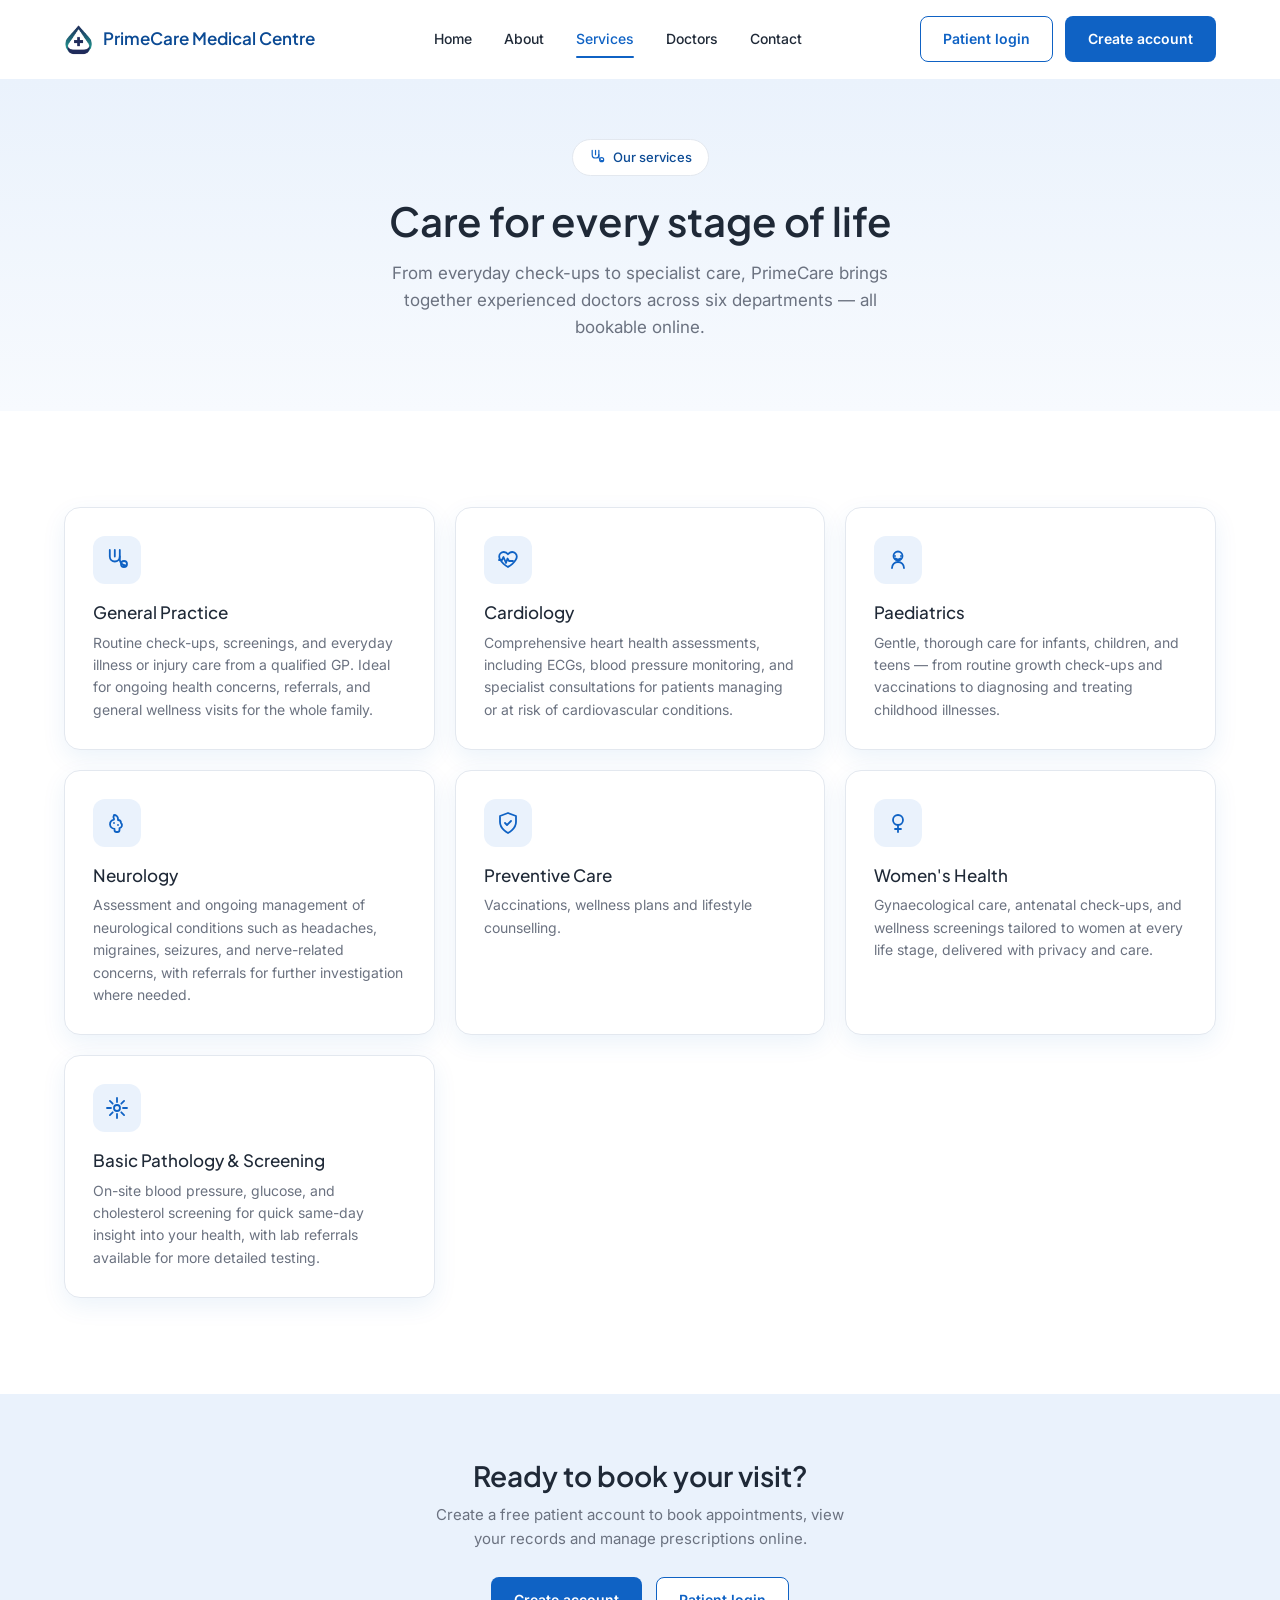
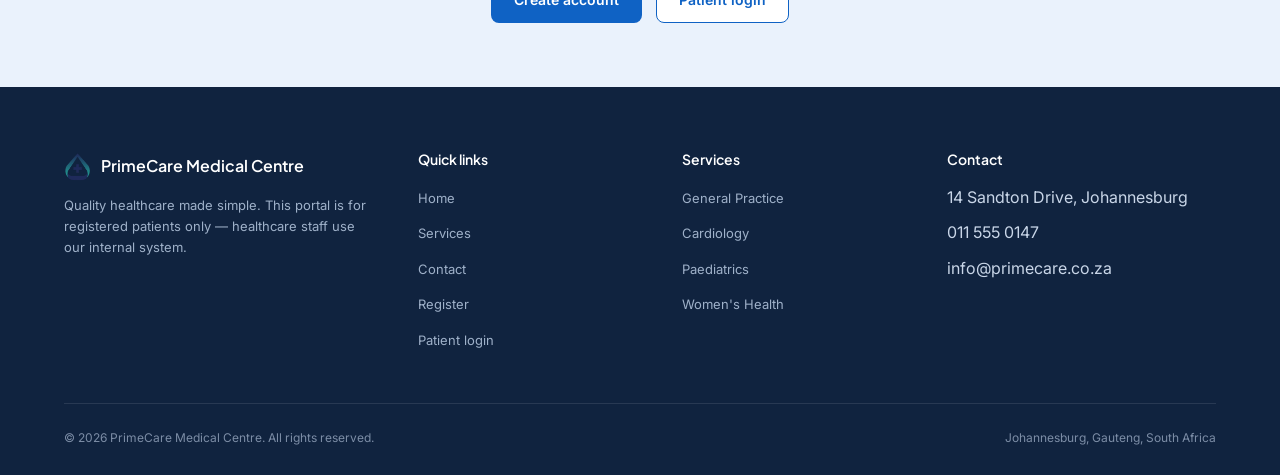
==== services.html @ 2b39d5c5 "Initial commit" ====
<!DOCTYPE html>
<html lang="en">
<head>
<meta charset="UTF-8">
<meta name="viewport" content="width=device-width, initial-scale=1.0">
<title>Our Services | PrimeCare Medical Centre</title>
<meta name="description" content="Explore PrimeCare's medical services — General Practice, Cardiology, Paediatrics, Neurology, Preventive Care, Women's Health and more.">
<link rel="icon" type="image/png" href="assets/images/favicon.png">
<link rel="stylesheet" href="assets/css/style.css">
</head>
<body>

<!-- ============ HEADER ============ -->
<header class="site-header" id="siteHeader">
    <div class="header-inner">
        <a href="index.html" class="logo">
            <img src="assets/images/logo-icon.png" alt="PrimeCare Medical Centre" class="logo-icon-img">
            PrimeCare Medical Centre
        </a>
        <nav class="main-nav" id="mainNav">
            <a href="index.html">Home</a>
            <a href="index.html#about">About</a>
            <a href="services.html" class="active">Services</a>
            <a href="index.html#doctors">Doctors</a>
            <a href="index.html#contact">Contact</a>
        </nav>
        <div class="nav-actions">
            <a href="login.html" class="btn btn-secondary">Patient login</a>
            <a href="register.html" class="btn btn-primary">Create account</a>
            <button class="nav-toggle" id="navToggle" aria-label="Toggle menu" aria-expanded="false">
                <svg class="icon" viewBox="0 0 24 24"><path d="M3 6h18M3 12h18M3 18h18"/></svg>
            </button>
        </div>
    </div>
</header>

<!-- ============ HERO ============ -->
<section class="hero" style="padding-top:60px; padding-bottom:70px;">
    <div class="container" style="text-align:center;">
        <div class="hero-badge" style="margin-left:auto;margin-right:auto;">
            <svg class="icon" viewBox="0 0 24 24"><path d="M4.8 2v6.5a5 5 0 0 0 10 0V2M9.8 2v6.5M14.8 2v6.5"/><circle cx="19" cy="16" r="3"/><path d="M14.8 8.5v3a6 6 0 0 0 6 6"/></svg>
            Our services
        </div>
        <h1 style="max-width:640px;margin:0 auto 14px;">Care for every stage of life</h1>
        <p class="hero-lead" style="max-width:520px;margin:0 auto;">From everyday check-ups to specialist care, PrimeCare brings together experienced doctors across six departments — all bookable online.</p>
    </div>
</section>

<!-- ============ SERVICES GRID ============ -->
<section>
    <div class="container">
        <div class="services-grid">

            <div class="card service-card reveal">
                <div class="icon-box">
                    <svg class="icon" viewBox="0 0 24 24"><path d="M4.8 2v6.5a5 5 0 0 0 10 0V2M9.8 2v6.5M14.8 2v6.5"/><circle cx="19" cy="16" r="3"/><path d="M14.8 8.5v3a6 6 0 0 0 6 6"/></svg>
                </div>
                <h3>General Practice</h3>
                <p>Routine check-ups, screenings, and everyday illness or injury care from a qualified GP. Ideal for ongoing health concerns, referrals, and general wellness visits for the whole family.</p>
            </div>

            <div class="card service-card reveal">
                <div class="icon-box">
                    <svg class="icon" viewBox="0 0 24 24"><path d="M20.8 8.6c0-2.6-2.1-4.6-4.6-4.6-1.7 0-3.2.9-4.2 2.3-1-1.4-2.5-2.3-4.2-2.3-2.6 0-4.6 2.1-4.6 4.6 0 5.4 8.8 10.4 8.8 10.4s8.8-5 8.8-10.4z"/><path d="M3 12h3l1.5-3L10 15l1.5-4.5L13 13h4"/></svg>
                </div>
                <h3>Cardiology</h3>
                <p>Comprehensive heart health assessments, including ECGs, blood pressure monitoring, and specialist consultations for patients managing or at risk of cardiovascular conditions.</p> 
            </div>

            <div class="card service-card reveal">
                <div class="icon-box">
                    <svg class="icon" viewBox="0 0 24 24"><circle cx="12" cy="8" r="4.5"/><path d="M9 8h.01M15 8h.01M9.5 10.5c.6.6 1.4.9 2.5.9s1.9-.3 2.5-.9"/><path d="M6 20c0-3.5 2.7-6 6-6s6 2.5 6 6"/></svg>
                </div>
                <h3>Paediatrics</h3>
                <p>Gentle, thorough care for infants, children, and teens — from routine growth check-ups and vaccinations to diagnosing and treating childhood illnesses.</p>
            </div>

            <div class="card service-card reveal">
                <div class="icon-box">
                    <svg class="icon" viewBox="0 0 24 24"><path d="M9 4a4 4 0 0 1 4 4v1a3 3 0 0 1 3 3 3 3 0 0 1-1.5 5.2V19a2 2 0 0 1-2 2h-1a2 2 0 0 1-2-2v-1.2A5 5 0 0 1 5 13.5 5 5 0 0 1 9 8.6V8a4 4 0 0 1 0-4z"/><path d="M9 12h.01M13 14h.01"/></svg>
                </div>
                <h3>Neurology</h3>
                <p>Assessment and ongoing management of neurological conditions such as headaches, migraines, seizures, and nerve-related concerns, with referrals for further investigation where needed.</p>
            </div>

            <div class="card service-card reveal">
                <div class="icon-box">
                    <svg class="icon" viewBox="0 0 24 24"><path d="M12 22s8-4 8-11V5l-8-3-8 3v6c0 7 8 11 8 11z"/><path d="M9 12l2 2 4-4"/></svg>
                </div>
                <h3>Preventive Care</h3>
                <p>Vaccinations, wellness plans and lifestyle counselling.</p>
            </div>

            <div class="card service-card reveal">
                <div class="icon-box">
                    <svg class="icon" viewBox="0 0 24 24"><circle cx="12" cy="9" r="5"/><path d="M12 14v7M9 18h6"/></svg>
                </div>
                <h3>Women's Health</h3>
                <p>Gynaecological care, antenatal check-ups, and wellness screenings tailored to women at every life stage, delivered with privacy and care.</p>
            </div>

            <div class="card service-card reveal">
                <div class="icon-box">
                    <svg class="icon" viewBox="0 0 24 24"><path d="M12 2v4M12 18v4M4.9 4.9l2.8 2.8M16.3 16.3l2.8 2.8M2 12h4M18 12h4M4.9 19.1l2.8-2.8M16.3 7.7l2.8-2.8"/><circle cx="12" cy="12" r="3"/></svg>
                </div>
                <h3>Basic Pathology &amp; Screening</h3>
                <p>On-site blood pressure, glucose, and cholesterol screening for quick same-day insight into your health, with lab referrals available for more detailed testing.</p>

        </div>
    </div>
</section>

<!-- ============ CTA BANNER ============ -->
<section style="background:var(--blue-tint); padding:64px 0;">
    <div class="container" style="text-align:center;">
        <h2 style="margin-bottom:10px;">Ready to book your visit?</h2>
        <p style="max-width:440px;margin:0 auto 26px;">Create a free patient account to book appointments, view your records and manage prescriptions online.</p>
        <div style="display:flex;gap:14px;justify-content:center;flex-wrap:wrap;">
            <a href="register.html" class="btn btn-primary">Create account</a>
            <a href="login.html" class="btn btn-secondary">Patient login</a>
        </div>
    </div>
</section>

<!-- ============ FOOTER ============ -->
<footer class="site-footer">
    <div class="container">
        <div class="footer-grid">
            <div>
                <div class="footer-brand">
                    <img src="assets/images/logo-icon.png" alt="PrimeCare Medical Centre" class="footer-logo-img">
                    PrimeCare Medical Centre
                </div>
                <p>Quality healthcare made simple. This portal is for registered patients only — healthcare staff use our internal system.</p>
            </div>

            <div>
                <h4>Quick links</h4>
                <ul>
                    <li><a href="index.html">Home</a></li>
                    <li><a href="services.html">Services</a></li>
                    <li><a href="index.html#contact">Contact</a></li>
                    <li><a href="register.html">Register</a></li>
                    <li><a href="login.html">Patient login</a></li>
                </ul>
            </div>

            <div>
                <h4>Services</h4>
                <ul>
                    <li><a href="services.html">General Practice</a></li>
                    <li><a href="services.html">Cardiology</a></li>
                    <li><a href="services.html">Paediatrics</a></li>
                    <li><a href="services.html">Women's Health</a></li>
                </ul>
            </div>

            <div>
                <h4>Contact</h4>
                <ul>
                    <li>14 Sandton Drive, Johannesburg</li>
                    <li>011 555 0147</li>
                    <li>info@primecare.co.za</li>
                </ul>
            </div>
        </div>

        <div class="footer-bottom">
            <span>&copy; 2026 PrimeCare Medical Centre. All rights reserved.</span>
            <span>Johannesburg, Gauteng, South Africa</span>
        </div>
    </div>
</footer>

<script src="assets/js/app.js"></script>
</body>
</html>
---- assets/css/style.css ----
/* ============================================================
   PrimeCare Medical Centre — Shared Design System
   This file is the single source of truth for colors, type,
   spacing, and components. Every page on the site loads this.
   ============================================================ */

@import url('https://fonts.googleapis.com/css2?family=Plus+Jakarta+Sans:wght@500;600&family=Inter:wght@400;500;600&display=swap');

/* ---------- Design Tokens ---------- */
:root {
    /* Color */
    --blue: #0F62C4;
    --blue-dark: #0B4A94;
    --blue-tint: #EAF2FC;
    --white: #FFFFFF;
    --grey-bg: #F5F7FA;
    --border: #E3E8EF;
    --text-dark: #1F2937;
    --text-grey: #6B7280;

    --green: #16A34A;
    --green-bg: #ECFDF3;
    --green-text: #166534;

    --amber: #D97706;
    --amber-bg: #FFFBEB;
    --amber-text: #8A5A0B;

    --red: #DC2626;
    --red-bg: #FEF2F2;
    --red-text: #991B1B;

    /* Typography */
    --font-heading: 'Plus Jakarta Sans', sans-serif;
    --font-body: 'Inter', sans-serif;

    /* Layout */
    --radius-card: 16px;
    --radius-control: 8px;
    --shadow-card: 0 8px 24px rgba(15, 98, 196, 0.08);
    --shadow-card-hover: 0 12px 32px rgba(15, 98, 196, 0.14);
    --max-width: 1200px;
}

/* ---------- Reset ---------- */
* { margin: 0; padding: 0; box-sizing: border-box; }

html { scroll-behavior: smooth; }

body {
    font-family: var(--font-body);
    color: var(--text-dark);
    background: var(--white);
    line-height: 1.6;
    -webkit-font-smoothing: antialiased;
}

h1, h2, h3, h4 {
    font-family: var(--font-heading);
    font-weight: 600;
    color: var(--text-dark);
    line-height: 1.25;
}

h1 { font-size: 40px; }
h2 { font-size: 28px; }
h3 { font-size: 18px; font-weight: 500; }

p { color: var(--text-grey); font-size: 15px; }

a { color: inherit; text-decoration: none; }

img { max-width: 100%; display: block; }

button, input, textarea, select { font-family: var(--font-body); font-size: 15px; }

ul { list-style: none; }

.container {
    max-width: var(--max-width);
    margin: 0 auto;
    padding: 0 24px;
}

section { padding: 96px 0; }

.section-tag {
    display: inline-block;
    background: var(--blue-tint);
    color: var(--blue-dark);
    font-size: 13px;
    font-weight: 600;
    padding: 6px 14px;
    border-radius: 20px;
    margin-bottom: 14px;
}

.section-head {
    max-width: 620px;
    margin-bottom: 48px;
}

.section-head.center { margin-left: auto; margin-right: auto; text-align: center; }

.section-head p { margin-top: 12px; font-size: 16px; }

/* ---------- Icons ---------- */
.icon {
    width: 24px;
    height: 24px;
    stroke: currentColor;
    stroke-width: 1.8;
    fill: none;
    stroke-linecap: round;
    stroke-linejoin: round;
}

/* ---------- Buttons ---------- */
.btn {
    display: inline-flex;
    align-items: center;
    justify-content: center;
    gap: 8px;
    height: 46px;
    padding: 0 22px;
    border-radius: var(--radius-control);
    font-size: 14px;
    font-weight: 600;
    font-family: var(--font-body);
    cursor: pointer;
    border: 1px solid transparent;
    transition: all 0.2s ease;
    white-space: nowrap;
}

.btn-primary { background: var(--blue); color: var(--white); }
.btn-primary:hover { background: var(--blue-dark); transform: translateY(-1px); box-shadow: 0 6px 16px rgba(15,98,196,0.25); }

.btn-secondary { background: var(--white); color: var(--blue); border-color: var(--blue); }
.btn-secondary:hover { background: var(--blue-tint); }

.btn-block { width: 100%; }

/* ---------- Status Pills ---------- */
.pill {
    display: inline-flex;
    align-items: center;
    font-size: 11px;
    font-weight: 600;
    padding: 4px 12px;
    border-radius: 20px;
}

.pill-booked    { background: var(--blue-tint); color: var(--blue-dark); }
.pill-checkedin { background: var(--amber-bg);  color: var(--amber-text); }
.pill-completed { background: var(--green-bg);  color: var(--green-text); }
.pill-cancelled { background: var(--red-bg);    color: var(--red-text); }

/* ---------- Cards ---------- */
.card {
    background: var(--white);
    border: 1px solid var(--border);
    border-radius: var(--radius-card);
    box-shadow: var(--shadow-card);
    padding: 28px;
    transition: box-shadow 0.25s ease, transform 0.25s ease;
}

.card:hover { box-shadow: var(--shadow-card-hover); transform: translateY(-3px); }

/* ---------- Header / Navigation ---------- */
.site-header {
    position: sticky;
    top: 0;
    z-index: 100;
    background: rgba(255,255,255,0.92);
    backdrop-filter: blur(8px);
    border-bottom: 1px solid transparent;
    transition: border-color 0.2s ease, box-shadow 0.2s ease;
}

.site-header.scrolled {
    border-bottom-color: var(--border);
    box-shadow: 0 2px 12px rgba(15,98,196,0.06);
}

.header-inner {
    max-width: var(--max-width);
    margin: 0 auto;
    padding: 16px 24px;
    display: flex;
    align-items: center;
    justify-content: space-between;
}

.logo {
    display: flex;
    align-items: center;
    gap: 10px;
    font-family: var(--font-heading);
    font-weight: 600;
    font-size: 17px;
    color: var(--blue-dark);
}

.logo .icon { color: var(--blue); width: 26px; height: 26px; }
.logo-icon-img { height: 32px; width: auto; display: block; }
.footer-logo-img { height: 30px; width: auto; display: block; }

.main-nav {
    display: flex;
    align-items: center;
    gap: 32px;
}

.main-nav a {
    font-size: 14px;
    font-weight: 500;
    color: var(--text-dark);
    position: relative;
    padding: 6px 0;
}

.main-nav a:hover { color: var(--blue); }

.main-nav a.active { color: var(--blue); }
.main-nav a.active::after {
    content: '';
    position: absolute;
    left: 0; right: 0; bottom: -2px;
    height: 2px;
    background: var(--blue);
    border-radius: 2px;
}

.nav-actions { display: flex; align-items: center; gap: 12px; }

.nav-toggle {
    display: none;
    background: none;
    border: none;
    cursor: pointer;
    color: var(--text-dark);
}

@media (max-width: 900px) {
    .main-nav { display: none; }
    .nav-toggle { display: block; }

    .main-nav.open {
        display: flex;
        flex-direction: column;
        position: absolute;
        top: 100%;
        left: 0; right: 0;
        background: var(--white);
        border-bottom: 1px solid var(--border);
        padding: 20px 24px;
        gap: 18px;
        box-shadow: 0 12px 24px rgba(15,98,196,0.08);
    }
}

/* ---------- Hero ---------- */
.hero {
    background: linear-gradient(180deg, var(--blue-tint) 0%, #F7FAFE 100%);
    padding: 90px 0 100px;
    overflow: hidden;
}

.hero-inner {
    display: grid;
    grid-template-columns: 1.1fr 0.9fr;
    gap: 48px;
    align-items: center;
}

.hero-badge {
    display: inline-flex;
    align-items: center;
    gap: 8px;
    background: var(--white);
    border: 1px solid var(--border);
    padding: 7px 16px;
    border-radius: 24px;
    font-size: 13px;
    font-weight: 500;
    color: var(--blue-dark);
    margin-bottom: 20px;
}

.hero-badge .icon { width: 16px; height: 16px; color: var(--blue); }

.hero h1 { margin-bottom: 18px; }
.hero h1 span { color: var(--blue); }

.hero-lead {
    font-size: 17px;
    max-width: 460px;
    margin-bottom: 30px;
}

.hero-actions { display: flex; gap: 14px; flex-wrap: wrap; margin-bottom: 36px; }

.hero-stats {
    display: flex;
    gap: 32px;
    padding-top: 24px;
    border-top: 1px solid var(--border);
}

.hero-stats div strong {
    display: block;
    font-family: var(--font-heading);
    font-size: 22px;
    color: var(--text-dark);
}

.hero-stats div span { font-size: 13px; color: var(--text-grey); }

.hero-visual {
    background: var(--white);
    border-radius: var(--radius-card);
    box-shadow: var(--shadow-card-hover);
    padding: 24px;
    border: 1px solid var(--border);
}

.hero-visual .visual-row {
    display: flex;
    justify-content: space-between;
    align-items: center;
    padding: 12px 0;
    border-bottom: 1px solid var(--border);
}

.hero-visual .visual-row:last-child { border-bottom: none; }

.hero-visual .visual-title { font-size: 13px; font-weight: 600; color: var(--text-dark); }
.hero-visual .visual-sub { font-size: 12px; color: var(--text-grey); }

/* ---------- About ---------- */
.about-inner {
    display: grid;
    grid-template-columns: 0.9fr 1.1fr;
    gap: 56px;
    align-items: center;
}

.about-stats {
    display: grid;
    grid-template-columns: repeat(2, 1fr);
    gap: 16px;
    margin-top: 28px;
}

.about-stats .stat {
    background: var(--grey-bg);
    border-radius: var(--radius-card);
    padding: 20px;
}

.about-stats strong {
    display: block;
    font-family: var(--font-heading);
    font-size: 26px;
    color: var(--blue-dark);
}

.about-stats span { font-size: 13px; color: var(--text-grey); }

.about-visual {
    background: var(--blue-tint);
    border-radius: var(--radius-card);
    padding: 32px;
}

.about-visual .card { margin-bottom: 16px; }
.about-visual .card:last-child { margin-bottom: 0; }

.about-feature { display: flex; gap: 14px; align-items: flex-start; }
.about-feature .icon-box {
    flex-shrink: 0;
    width: 40px; height: 40px;
    background: var(--blue-tint);
    border-radius: 10px;
    display: flex; align-items: center; justify-content: center;
    color: var(--blue);
}
.about-feature h3 { margin-bottom: 4px; }
.about-feature p { font-size: 13px; }

/* ---------- Services ---------- */
.services-grid, .why-grid {
    display: grid;
    grid-template-columns: repeat(3, 1fr);
    gap: 20px;
}

.service-card .icon-box {
    width: 48px; height: 48px;
    background: var(--blue-tint);
    color: var(--blue);
    border-radius: 12px;
    display: flex; align-items: center; justify-content: center;
    margin-bottom: 18px;
}

.service-card h3 { margin-bottom: 8px; font-size: 17px; }
.service-card p { font-size: 14px; }

.service-meta {
    margin-top: 16px;
    padding-top: 16px;
    border-top: 1px solid var(--border);
    font-size: 12px;
    color: var(--blue-dark);
    font-weight: 600;
}

/* ---------- Why Choose Us ---------- */
.why-grid { grid-template-columns: repeat(4, 1fr); }

.why-card {
    text-align: left;
    background: var(--grey-bg);
    border: none;
    box-shadow: none;
}

.why-card:hover { box-shadow: none; transform: none; background: var(--blue-tint); }

.why-card .icon-box {
    width: 44px; height: 44px;
    background: var(--white);
    color: var(--blue);
    border-radius: 10px;
    display: flex; align-items: center; justify-content: center;
    margin-bottom: 16px;
}

.why-card h3 { font-size: 15px; margin-bottom: 6px; }
.why-card p { font-size: 13px; }

/* ---------- Doctors ---------- */
.doctors-grid {
    display: grid;
    grid-template-columns: repeat(4, 1fr);
    gap: 20px;
}

.doctor-card { text-align: center; }

.doctor-photo {
    width: 96px;
    height: 96px;
    border-radius: 50%;
    object-fit: cover;
    margin: 0 auto 16px;
    display: block;
    border: 3px solid var(--white);
    box-shadow: var(--shadow-card);
}

.doctor-card h3 { margin-bottom: 4px; }
.doctor-specialty { font-size: 13px; color: var(--blue); font-weight: 500; margin-bottom: 10px; }
.doctor-dept { font-size: 12px; color: var(--text-grey); }

/* ---------- Testimonials ---------- */
.testimonials-section { background: var(--grey-bg); }

.testimonial-track {
    position: relative;
    max-width: 720px;
    margin: 0 auto;
}

.testimonial-slide {
    display: none;
    text-align: center;
    padding: 8px;
}

.testimonial-slide.active { display: block; }

.testimonial-stars { color: var(--amber); margin-bottom: 20px; display: flex; justify-content: center; gap: 4px; }
.testimonial-stars .icon { width: 18px; height: 18px; fill: var(--amber); stroke: none; }

.testimonial-quote {
    font-family: var(--font-heading);
    font-size: 20px;
    font-weight: 500;
    color: var(--text-dark);
    line-height: 1.5;
    margin-bottom: 24px;
}

.testimonial-author { font-size: 14px; font-weight: 600; }
.testimonial-role { font-size: 13px; color: var(--text-grey); }

.testimonial-dots {
    display: flex;
    justify-content: center;
    gap: 8px;
    margin-top: 32px;
}

.testimonial-dots button {
    width: 8px; height: 8px;
    border-radius: 50%;
    border: none;
    background: var(--border);
    cursor: pointer;
    padding: 0;
    transition: background 0.2s ease, transform 0.2s ease;
}

.testimonial-dots button.active { background: var(--blue); transform: scale(1.3); }

/* ---------- Contact ---------- */
.contact-inner {
    display: grid;
    grid-template-columns: 0.9fr 1.1fr;
    gap: 32px;
}

.contact-info-card .contact-row {
    display: flex;
    gap: 14px;
    align-items: flex-start;
    padding: 16px 0;
    border-bottom: 1px solid var(--border);
}

.contact-info-card .contact-row:last-child { border-bottom: none; }

.contact-info-card .icon-box {
    width: 38px; height: 38px;
    background: var(--blue-tint);
    color: var(--blue);
    border-radius: 10px;
    display: flex; align-items: center; justify-content: center;
    flex-shrink: 0;
}

.contact-info-card h3 { font-size: 14px; margin-bottom: 2px; }
.contact-info-card p { font-size: 13px; margin: 0; }

.form-group { margin-bottom: 16px; }

.form-group label {
    display: block;
    font-size: 13px;
    font-weight: 600;
    margin-bottom: 6px;
    color: var(--text-dark);
}

.form-group input, .form-group textarea {
    width: 100%;
    height: 44px;
    padding: 0 14px;
    border-radius: var(--radius-control);
    border: 1px solid var(--border);
    background: var(--grey-bg);
    transition: border-color 0.2s ease, box-shadow 0.2s ease, background 0.2s ease;
}

.form-group textarea { height: 100px; padding: 12px 14px; resize: vertical; }

.form-group input:focus, .form-group textarea:focus {
    outline: none;
    border-color: var(--blue);
    background: var(--white);
    box-shadow: 0 0 0 3px rgba(15,98,196,0.12);
}

.form-msg {
    margin-top: 14px;
    padding: 12px 16px;
    border-radius: var(--radius-control);
    font-size: 13px;
    font-weight: 500;
    display: none;
}

.form-msg.success { display: block; background: var(--green-bg); color: var(--green-text); }
.form-msg.error   { display: block; background: var(--red-bg); color: var(--red-text); }

/* ---------- Footer ---------- */
.site-footer {
    background: #10233F;
    color: #C9D6E8;
    padding: 64px 0 28px;
}

.footer-grid {
    display: grid;
    grid-template-columns: 1.4fr 1fr 1fr 1.2fr;
    gap: 40px;
    padding-bottom: 40px;
    border-bottom: 1px solid rgba(255,255,255,0.1);
}

.footer-brand {
    display: flex;
    align-items: center;
    gap: 10px;
    font-family: var(--font-heading);
    font-weight: 600;
    font-size: 16px;
    color: var(--white);
    margin-bottom: 14px;
}

.footer-brand .icon { color: #85B7EB; }

.footer-grid p { color: #9FB1C9; font-size: 13px; }

.footer-grid h4 {
    font-family: var(--font-heading);
    font-size: 14px;
    color: var(--white);
    margin-bottom: 16px;
    font-weight: 600;
}

.footer-grid ul li { margin-bottom: 10px; }
.footer-grid ul li a { font-size: 13px; color: #9FB1C9; transition: color 0.2s ease; }
.footer-grid ul li a:hover { color: var(--white); }

.footer-bottom {
    display: flex;
    justify-content: space-between;
    align-items: center;
    padding-top: 24px;
    font-size: 12px;
    color: #7C8DA6;
    flex-wrap: wrap;
    gap: 10px;
}

/* ---------- Auth Pages (Register / Login) ---------- */
.auth-page {
    min-height: calc(100vh - 73px);
    display: flex;
    align-items: center;
    justify-content: center;
    background: linear-gradient(180deg, var(--blue-tint) 0%, var(--grey-bg) 100%);
    padding: 56px 24px;
}

.auth-card {
    width: 100%;
    max-width: 460px;
    background: var(--white);
}

.auth-head { text-align: center; margin-bottom: 28px; }

.auth-head .icon-box {
    width: 52px; height: 52px;
    background: var(--blue-tint);
    color: var(--blue);
    border-radius: 14px;
    display: flex; align-items: center; justify-content: center;
    margin: 0 auto 16px;
}

.auth-logo-img { height: 88px; width: auto; margin: 0 auto 18px; display: block; }
.auth-head h1 { font-size: 22px; margin-bottom: 6px; }
.auth-head p { font-size: 14px; }

.form-row-2 {
    display: grid;
    grid-template-columns: 1fr 1fr;
    gap: 14px;
}

@media (max-width: 480px) {
    .form-row-2 { grid-template-columns: 1fr; }
}

/* Field validation states */
.form-group input.invalid,
.form-group input.invalid:focus,
.form-group select.invalid,
.form-group select.invalid:focus,
.form-group textarea.invalid,
.form-group textarea.invalid:focus {
    border-color: var(--red);
    background: var(--red-bg);
    box-shadow: 0 0 0 3px rgba(220,38,38,0.10);
}

.form-group input.valid {
    border-color: var(--green);
}

.field-error {
    display: none;
    font-size: 12px;
    color: var(--red);
    margin-top: 6px;
}

.field-error.show { display: block; }

.field-hint {
    font-size: 12px;
    color: var(--text-grey);
    margin-top: 6px;
}

/* Password strength meter */
.pw-strength {
    display: flex;
    gap: 4px;
    margin-top: 8px;
}

.pw-strength .bar {
    height: 4px;
    flex: 1;
    background: var(--border);
    border-radius: 2px;
    transition: background 0.2s ease;
}

.pw-strength.weak .bar:nth-child(1) { background: var(--red); }
.pw-strength.medium .bar:nth-child(1),
.pw-strength.medium .bar:nth-child(2) { background: var(--amber); }
.pw-strength.strong .bar { background: var(--green); }

.pw-strength-label {
    font-size: 12px;
    margin-top: 6px;
    color: var(--text-grey);
}

.password-input-wrap { position: relative; }

.password-toggle {
    position: absolute;
    right: 14px;
    top: 50%;
    transform: translateY(-50%);
    background: none;
    border: none;
    cursor: pointer;
    color: var(--text-grey);
    padding: 4px;
}

.password-toggle:hover { color: var(--blue); }

.auth-switch {
    text-align: center;
    font-size: 14px;
    margin-top: 22px;
    color: var(--text-grey);
}

.auth-switch a { color: var(--blue); font-weight: 600; }

.form-row-between {
    display: flex;
    align-items: center;
    justify-content: space-between;
    margin-bottom: 20px;
}

.checkbox-label {
    display: flex;
    align-items: center;
    gap: 8px;
    font-size: 13px;
    color: var(--text-dark);
    cursor: pointer;
    user-select: none;
}

.checkbox-label input[type="checkbox"] {
    width: 16px;
    height: 16px;
    accent-color: var(--blue);
    cursor: pointer;
}

.form-row-between a {
    font-size: 13px;
    color: var(--blue);
    font-weight: 600;
}

.auth-note {
    display: flex;
    gap: 10px;
    background: var(--blue-tint);
    border-radius: var(--radius-control);
    padding: 12px 14px;
    font-size: 12px;
    color: var(--blue-dark);
    margin-top: 20px;
}

.auth-note .icon { width: 16px; height: 16px; flex-shrink: 0; margin-top: 1px; }

.form-banner {
    display: none;
    padding: 12px 16px;
    border-radius: var(--radius-control);
    font-size: 13px;
    font-weight: 500;
    margin-bottom: 20px;
}

.form-banner.show.error   { display: block; background: var(--red-bg); color: var(--red-text); }
.form-banner.show.success { display: block; background: var(--green-bg); color: var(--green-text); }

.btn.loading { opacity: 0.7; pointer-events: none; }

/* ---------- Dashboard Top Bar ---------- */
.dash-topbar {
    position: sticky;
    top: 0;
    z-index: 100;
    background: rgba(255,255,255,0.92);
    backdrop-filter: blur(8px);
    border-bottom: 1px solid var(--border);
}

.dash-topbar-inner {
    max-width: var(--max-width);
    margin: 0 auto;
    padding: 14px 24px;
    display: flex;
    align-items: center;
    justify-content: space-between;
}

.user-chip { display: flex; align-items: center; gap: 12px; }

.avatar-circle {
    width: 38px; height: 38px;
    border-radius: 50%;
    background: var(--blue-tint);
    color: var(--blue-dark);
    display: flex; align-items: center; justify-content: center;
    font-family: var(--font-heading);
    font-weight: 600;
    font-size: 14px;
    flex-shrink: 0;
}

.user-chip .user-name { font-size: 14px; font-weight: 600; color: var(--text-dark); }
.user-chip .user-email { font-size: 12px; color: var(--text-grey); }

.btn-ghost {
    background: none;
    border: 1px solid var(--border);
    color: var(--text-grey);
}

.btn-ghost:hover { background: var(--grey-bg); color: var(--text-dark); }

.dash-subnav { border-top: 1px solid var(--border); background: var(--white); }

.dash-subnav-inner {
    max-width: var(--max-width);
    margin: 0 auto;
    padding: 0 24px;
    display: flex;
    gap: 4px;
    overflow-x: auto;
}

.dash-subnav a {
    font-size: 13px;
    font-weight: 500;
    color: var(--text-grey);
    padding: 12px 14px;
    white-space: nowrap;
    border-bottom: 2px solid transparent;
}

.dash-subnav a:hover { color: var(--blue); }
.dash-subnav a.active { color: var(--blue); border-bottom-color: var(--blue); font-weight: 600; }

/* ---------- Select inputs ---------- */
.form-group select {
    width: 100%;
    height: 44px;
    padding: 0 14px;
    border-radius: var(--radius-control);
    border: 1px solid var(--border);
    background: var(--grey-bg);
    color: var(--text-dark);
    transition: border-color 0.2s ease, box-shadow 0.2s ease, background 0.2s ease;
}

.form-group select:focus {
    outline: none;
    border-color: var(--blue);
    background: var(--white);
    box-shadow: 0 0 0 3px rgba(15,98,196,0.12);
}

/* ---------- Tabs ---------- */
.tabs { display: flex; gap: 6px; margin-bottom: 20px; background: var(--grey-bg); padding: 4px; border-radius: 10px; width: fit-content; }

.tab-btn {
    border: none;
    background: none;
    padding: 8px 18px;
    border-radius: 8px;
    font-size: 13px;
    font-weight: 600;
    color: var(--text-grey);
    cursor: pointer;
}

.tab-btn.active { background: var(--white); color: var(--blue); box-shadow: 0 2px 6px rgba(15,98,196,0.1); }

/* ---------- Time slot grid ---------- */
.slot-grid {
    display: grid;
    grid-template-columns: repeat(4, 1fr);
    gap: 10px;
    margin-top: 8px;
}

.slot-btn {
    height: 42px;
    border-radius: var(--radius-control);
    border: 1px solid var(--border);
    background: var(--white);
    font-size: 13px;
    font-weight: 500;
    color: var(--text-dark);
    cursor: pointer;
    transition: all 0.15s ease;
}

.slot-btn:hover { border-color: var(--blue); color: var(--blue); }
.slot-btn.selected { background: var(--blue); border-color: var(--blue); color: #fff; }
.slot-btn:disabled { background: var(--grey-bg); color: var(--border); cursor: not-allowed; border-color: var(--border); }

/* ---------- List cards (appointments / records / prescriptions) ---------- */
.list-card {
    display: flex;
    align-items: flex-start;
    justify-content: space-between;
    gap: 16px;
    flex-wrap: wrap;
    margin-bottom: 14px;
    padding-bottom: 14px;
    border-bottom: 1px solid var(--border);
}

.list-card:last-child { margin-bottom: 0; padding-bottom: 0; border-bottom: none; }

.list-card-main { flex: 1; min-width: 220px; }
.list-card-main h3 { font-size: 15px; margin-bottom: 4px; }

.record-fields {
    display: grid;
    grid-template-columns: 130px 1fr;
    row-gap: 8px;
    column-gap: 14px;
    margin-top: 12px;
    font-size: 13px;
}

.record-fields dt { color: var(--text-grey); font-weight: 600; }
.record-fields dd { color: var(--text-dark); margin: 0; }

@media (max-width: 520px) {
    .record-fields { grid-template-columns: 1fr; row-gap: 2px; }
    .record-fields dt { margin-top: 8px; }
}
.list-card-main p { font-size: 13px; margin-bottom: 2px; }
.list-card-actions { display: flex; align-items: center; gap: 10px; flex-shrink: 0; }

.btn-sm { height: 36px; padding: 0 14px; font-size: 13px; }

.record-toggle {
    background: none;
    border: none;
    color: var(--blue);
    font-size: 12px;
    font-weight: 600;
    cursor: pointer;
    margin-top: 6px;
    padding: 0;
}

.record-detail {
    display: none;
    margin-top: 10px;
    padding-top: 10px;
    border-top: 1px solid var(--border);
    font-size: 13px;
    color: var(--text-grey);
    width: 100%;
}

.record-detail.open { display: block; }

.field-static {
    padding: 12px 14px;
    background: var(--grey-bg);
    border-radius: var(--radius-control);
    font-size: 14px;
    color: var(--text-grey);
}

/* ---------- Dashboard Layout ---------- */
.dash-main { background: var(--grey-bg); min-height: calc(100vh - 68px); padding: 40px 0 80px; }

.dash-section { margin-bottom: 28px; }

.dash-section-title {
    display: flex;
    align-items: center;
    justify-content: space-between;
    margin-bottom: 16px;
}

.dash-section-title h2 { font-size: 18px; }
.dash-section-title a { font-size: 13px; font-weight: 600; color: var(--blue); }

/* ---------- Welcome Card ---------- */
.welcome-card {
    background: linear-gradient(120deg, #0F62C4 0%, #0B4A94 100%);
    color: #fff;
    display: flex;
    align-items: center;
    justify-content: space-between;
    flex-wrap: wrap;
    gap: 20px;
    border: none;
    box-shadow: 0 12px 28px rgba(11,74,148,0.25);
}

.welcome-card h1 { color: #fff; font-size: 22px; margin-bottom: 6px; }
.welcome-card p { color: rgba(255,255,255,0.8); font-size: 14px; }

.stat-chips { display: flex; gap: 12px; flex-wrap: wrap; }

.stat-chip {
    background: rgba(255,255,255,0.14);
    border-radius: 12px;
    padding: 10px 18px;
    text-align: center;
    min-width: 92px;
}

.stat-chip strong { display: block; font-family: var(--font-heading); font-size: 20px; }
.stat-chip span { font-size: 11px; color: rgba(255,255,255,0.75); }

/* ---------- Upcoming Appointment Card ---------- */
.appt-card { display: flex; align-items: center; gap: 20px; flex-wrap: wrap; }

.appt-date-block {
    flex-shrink: 0;
    width: 64px; height: 64px;
    background: var(--blue-tint);
    border-radius: 14px;
    display: flex; flex-direction: column; align-items: center; justify-content: center;
    color: var(--blue-dark);
}

.appt-date-block .day { font-family: var(--font-heading); font-size: 20px; font-weight: 600; line-height: 1; }
.appt-date-block .month { font-size: 11px; text-transform: uppercase; letter-spacing: 0.03em; }

.appt-details { flex: 1; min-width: 200px; }
.appt-details h3 { font-size: 16px; margin-bottom: 4px; }
.appt-details p { font-size: 13px; margin-bottom: 2px; }

/* ---------- Quick Actions ---------- */
.quick-actions-grid {
    display: grid;
    grid-template-columns: repeat(5, 1fr);
    gap: 16px;
}

.quick-action-card {
    text-align: center;
    padding: 22px 16px;
}

.quick-action-card .icon-box {
    width: 46px; height: 46px;
    background: var(--blue-tint);
    color: var(--blue);
    border-radius: 12px;
    display: flex; align-items: center; justify-content: center;
    margin: 0 auto 12px;
    transition: background 0.2s ease, color 0.2s ease;
}

.quick-action-card:hover .icon-box { background: var(--blue); color: #fff; }
.quick-action-card span { font-size: 13px; font-weight: 600; color: var(--text-dark); }

/* ---------- Notifications ---------- */
.notification-item {
    display: flex;
    gap: 14px;
    align-items: flex-start;
    padding: 14px 0;
    border-bottom: 1px solid var(--border);
}

.notification-item:last-child { border-bottom: none; }

.notification-item .icon-box {
    width: 36px; height: 36px;
    background: var(--blue-tint);
    color: var(--blue);
    border-radius: 10px;
    display: flex; align-items: center; justify-content: center;
    flex-shrink: 0;
}

.notification-item.unread .icon-box { background: var(--blue); color: #fff; }

.notification-content { flex: 1; }
.notification-content .n-title { font-size: 13px; font-weight: 600; color: var(--text-dark); display: flex; align-items: center; gap: 6px; }
.notification-content .n-message { font-size: 13px; color: var(--text-grey); margin-top: 2px; }
.notification-content .n-time { font-size: 11px; color: var(--text-grey); margin-top: 4px; }

.unread-dot { width: 6px; height: 6px; border-radius: 50%; background: var(--blue); flex-shrink: 0; }

/* ---------- Modal ---------- */
.modal-overlay {
    display: none;
    position: fixed;
    inset: 0;
    background: rgba(15, 30, 55, 0.5);
    z-index: 200;
    align-items: center;
    justify-content: center;
    padding: 24px;
}

.modal-overlay.open { display: flex; }

.modal-panel {
    width: 100%;
    max-width: 440px;
    max-height: 90vh;
    overflow-y: auto;
}

.modal-header {
    display: flex;
    align-items: center;
    justify-content: space-between;
    margin-bottom: 18px;
}

.modal-header h3 { font-size: 17px; }

.modal-close {
    background: none;
    border: none;
    cursor: pointer;
    color: var(--text-grey);
    padding: 4px;
}

.modal-close:hover { color: var(--text-dark); }

.modal-actions {
    display: flex;
    gap: 10px;
    margin-top: 20px;
}

.modal-actions .btn { flex: 1; }

.appt-number {
    font-size: 12px;
    color: var(--text-grey);
    font-weight: 600;
    letter-spacing: 0.02em;
}

/* ---------- Toast Notifications ---------- */
.toast-container {
    position: fixed;
    top: 20px;
    right: 20px;
    z-index: 300;
    display: flex;
    flex-direction: column;
    gap: 10px;
    width: 100%;
    max-width: 360px;
    pointer-events: none;
}

.toast {
    display: flex;
    align-items: flex-start;
    gap: 12px;
    background: var(--white);
    border: 1px solid var(--border);
    border-left: 4px solid var(--blue);
    border-radius: var(--radius-control);
    box-shadow: var(--shadow-card-hover);
    padding: 14px 16px;
    opacity: 0;
    transform: translateX(24px);
    transition: opacity 0.25s ease, transform 0.25s ease;
    pointer-events: auto;
}

.toast.show { opacity: 1; transform: translateX(0); }

.toast-success { border-left-color: var(--green); }
.toast-error   { border-left-color: var(--red); }
.toast-warning { border-left-color: var(--amber); }

.toast-icon { flex-shrink: 0; width: 20px; height: 20px; margin-top: 1px; }
.toast-success .toast-icon { color: var(--green); }
.toast-error   .toast-icon { color: var(--red); }
.toast-warning .toast-icon { color: var(--amber); }

.toast-body { flex: 1; min-width: 0; }
.toast-title { font-size: 13px; font-weight: 600; color: var(--text-dark); }
.toast-message { font-size: 12px; color: var(--text-grey); margin-top: 3px; line-height: 1.4; }

.toast-close {
    background: none;
    border: none;
    cursor: pointer;
    color: var(--text-grey);
    flex-shrink: 0;
    padding: 2px;
}

.toast-close .icon { width: 16px; height: 16px; }
.toast-close:hover { color: var(--text-dark); }

@media (max-width: 480px) {
    .toast-container { left: 16px; right: 16px; top: 16px; max-width: none; }
}

/* ---------- Empty & Loading States ---------- */
.empty-state {
    text-align: center;
    padding: 32px 16px;
}

.empty-state .icon-box {
    width: 48px; height: 48px;
    background: var(--grey-bg);
    color: var(--text-grey);
    border-radius: 50%;
    display: flex; align-items: center; justify-content: center;
    margin: 0 auto 14px;
}

.empty-state p { font-size: 13px; margin-bottom: 16px; }

.skeleton {
    background: linear-gradient(90deg, var(--grey-bg) 25%, #ECEEF2 37%, var(--grey-bg) 63%);
    background-size: 400% 100%;
    animation: skeleton-pulse 1.4s ease infinite;
    border-radius: 8px;
}

@keyframes skeleton-pulse {
    0% { background-position: 100% 50%; }
    100% { background-position: 0 50%; }
}

/* ---------- Scroll Reveal ---------- */
.reveal { opacity: 0; transform: translateY(24px); transition: opacity 0.6s ease, transform 0.6s ease; }
.reveal.visible { opacity: 1; transform: translateY(0); }

/* ============================================================
   Responsive
   ============================================================ */
@media (max-width: 1024px) {
    .hero-inner, .about-inner, .contact-inner { grid-template-columns: 1fr; }
    .services-grid { grid-template-columns: repeat(2, 1fr); }
    .why-grid { grid-template-columns: repeat(2, 1fr); }
    .doctors-grid { grid-template-columns: repeat(2, 1fr); }
    .footer-grid { grid-template-columns: repeat(2, 1fr); }
    h1 { font-size: 32px; }
}

@media (max-width: 640px) {
    section { padding: 64px 0; }
    .services-grid, .why-grid, .doctors-grid { grid-template-columns: 1fr; }
    .footer-grid { grid-template-columns: 1fr; gap: 28px; }
    .hero-stats { flex-wrap: wrap; gap: 20px; }
    .hero-actions .btn { width: 100%; }
    h1 { font-size: 28px; }
    .about-stats { grid-template-columns: 1fr; }
}
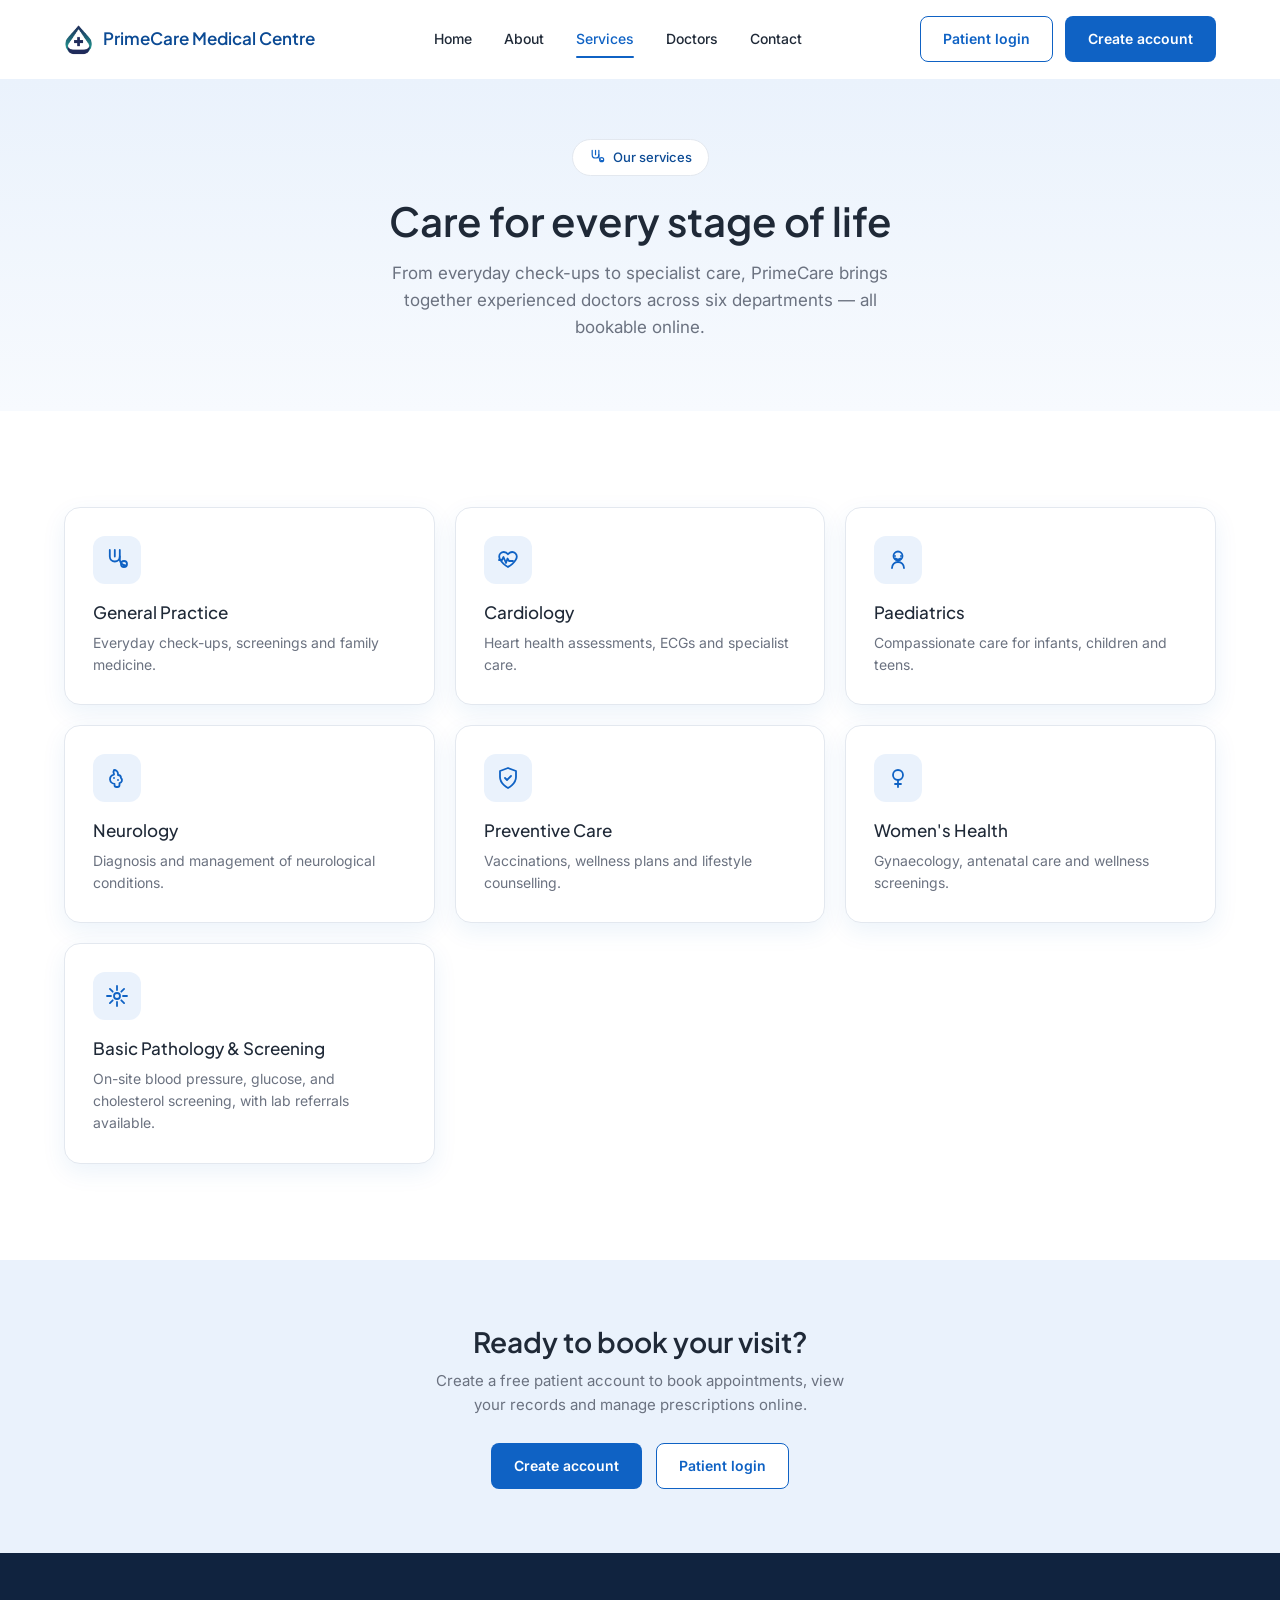
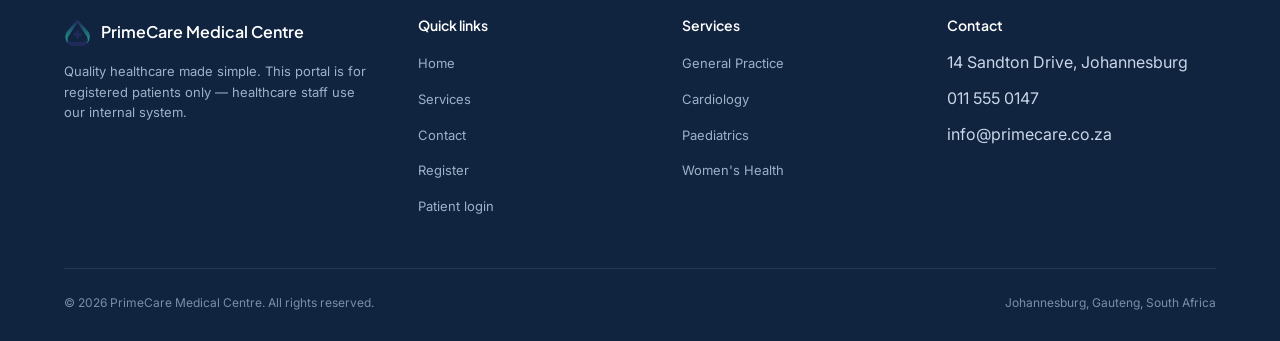
==== commit 8ae81882: "Updated PrimeCare Website" ====
--- a/services.html
+++ b/services.html
@@ -56,7 +56,7 @@
                     <svg class="icon" viewBox="0 0 24 24"><path d="M4.8 2v6.5a5 5 0 0 0 10 0V2M9.8 2v6.5M14.8 2v6.5"/><circle cx="19" cy="16" r="3"/><path d="M14.8 8.5v3a6 6 0 0 0 6 6"/></svg>
                 </div>
                 <h3>General Practice</h3>
-                <p>Routine check-ups, screenings, and everyday illness or injury care from a qualified GP. Ideal for ongoing health concerns, referrals, and general wellness visits for the whole family.</p>
+                <p>Everyday check-ups, screenings and family medicine.</p>
             </div>
 
             <div class="card service-card reveal">
@@ -64,7 +64,7 @@
                     <svg class="icon" viewBox="0 0 24 24"><path d="M20.8 8.6c0-2.6-2.1-4.6-4.6-4.6-1.7 0-3.2.9-4.2 2.3-1-1.4-2.5-2.3-4.2-2.3-2.6 0-4.6 2.1-4.6 4.6 0 5.4 8.8 10.4 8.8 10.4s8.8-5 8.8-10.4z"/><path d="M3 12h3l1.5-3L10 15l1.5-4.5L13 13h4"/></svg>
                 </div>
                 <h3>Cardiology</h3>
-                <p>Comprehensive heart health assessments, including ECGs, blood pressure monitoring, and specialist consultations for patients managing or at risk of cardiovascular conditions.</p> 
+                <p>Heart health assessments, ECGs and specialist care.</p>
             </div>
 
             <div class="card service-card reveal">
@@ -72,7 +72,7 @@
                     <svg class="icon" viewBox="0 0 24 24"><circle cx="12" cy="8" r="4.5"/><path d="M9 8h.01M15 8h.01M9.5 10.5c.6.6 1.4.9 2.5.9s1.9-.3 2.5-.9"/><path d="M6 20c0-3.5 2.7-6 6-6s6 2.5 6 6"/></svg>
                 </div>
                 <h3>Paediatrics</h3>
-                <p>Gentle, thorough care for infants, children, and teens — from routine growth check-ups and vaccinations to diagnosing and treating childhood illnesses.</p>
+                <p>Compassionate care for infants, children and teens.</p>
             </div>
 
             <div class="card service-card reveal">
@@ -80,7 +80,7 @@
                     <svg class="icon" viewBox="0 0 24 24"><path d="M9 4a4 4 0 0 1 4 4v1a3 3 0 0 1 3 3 3 3 0 0 1-1.5 5.2V19a2 2 0 0 1-2 2h-1a2 2 0 0 1-2-2v-1.2A5 5 0 0 1 5 13.5 5 5 0 0 1 9 8.6V8a4 4 0 0 1 0-4z"/><path d="M9 12h.01M13 14h.01"/></svg>
                 </div>
                 <h3>Neurology</h3>
-                <p>Assessment and ongoing management of neurological conditions such as headaches, migraines, seizures, and nerve-related concerns, with referrals for further investigation where needed.</p>
+                <p>Diagnosis and management of neurological conditions.</p>
             </div>
 
             <div class="card service-card reveal">
@@ -96,7 +96,7 @@
                     <svg class="icon" viewBox="0 0 24 24"><circle cx="12" cy="9" r="5"/><path d="M12 14v7M9 18h6"/></svg>
                 </div>
                 <h3>Women's Health</h3>
-                <p>Gynaecological care, antenatal check-ups, and wellness screenings tailored to women at every life stage, delivered with privacy and care.</p>
+                <p>Gynaecology, antenatal care and wellness screenings.</p>
             </div>
 
             <div class="card service-card reveal">
@@ -104,7 +104,8 @@
                     <svg class="icon" viewBox="0 0 24 24"><path d="M12 2v4M12 18v4M4.9 4.9l2.8 2.8M16.3 16.3l2.8 2.8M2 12h4M18 12h4M4.9 19.1l2.8-2.8M16.3 7.7l2.8-2.8"/><circle cx="12" cy="12" r="3"/></svg>
                 </div>
                 <h3>Basic Pathology &amp; Screening</h3>
-                <p>On-site blood pressure, glucose, and cholesterol screening for quick same-day insight into your health, with lab referrals available for more detailed testing.</p>
+                <p>On-site blood pressure, glucose, and cholesterol screening, with lab referrals available.</p>
+            </div>
 
         </div>
     </div>
--- a/assets/css/style.css
+++ b/assets/css/style.css
@@ -29,6 +29,8 @@
     --red: #DC2626;
     --red-bg: #FEF2F2;
     --red-text: #991B1B;
+
+    
 
     /* Typography */
     --font-heading: 'Plus Jakarta Sans', sans-serif;
@@ -451,15 +453,16 @@
 
 .doctor-card { text-align: center; }
 
-.doctor-photo {
-    width: 96px;
-    height: 96px;
+.doctor-avatar {
+    width: 72px; height: 72px;
     border-radius: 50%;
-    object-fit: cover;
+    background: var(--blue-tint);
+    color: var(--blue-dark);
+    display: flex; align-items: center; justify-content: center;
+    font-family: var(--font-heading);
+    font-weight: 600;
+    font-size: 20px;
     margin: 0 auto 16px;
-    display: block;
-    border: 3px solid var(--white);
-    box-shadow: var(--shadow-card);
 }
 
 .doctor-card h3 { margin-bottom: 4px; }
@@ -1302,3 +1305,27 @@
     h1 { font-size: 28px; }
     .about-stats { grid-template-columns: 1fr; }
 }
+
+.doctor-photo {
+  width: 100%;
+  height: 280px;
+  object-fit: cover; 
+  border-radius: 12px;
+  margin-bottom: 14px;
+  display: block;
+}
+
+.doctors-grid {
+  display: grid;
+  grid-template-columns: repeat(auto-fit, minmax(220px, 1fr));
+  gap: 24px;
+}
+
+.doctor-card {
+  text-align: center;
+  padding: 16px;
+}
+.doctor-card img {
+  height: 320px;
+  object-fit: cover;
+}
